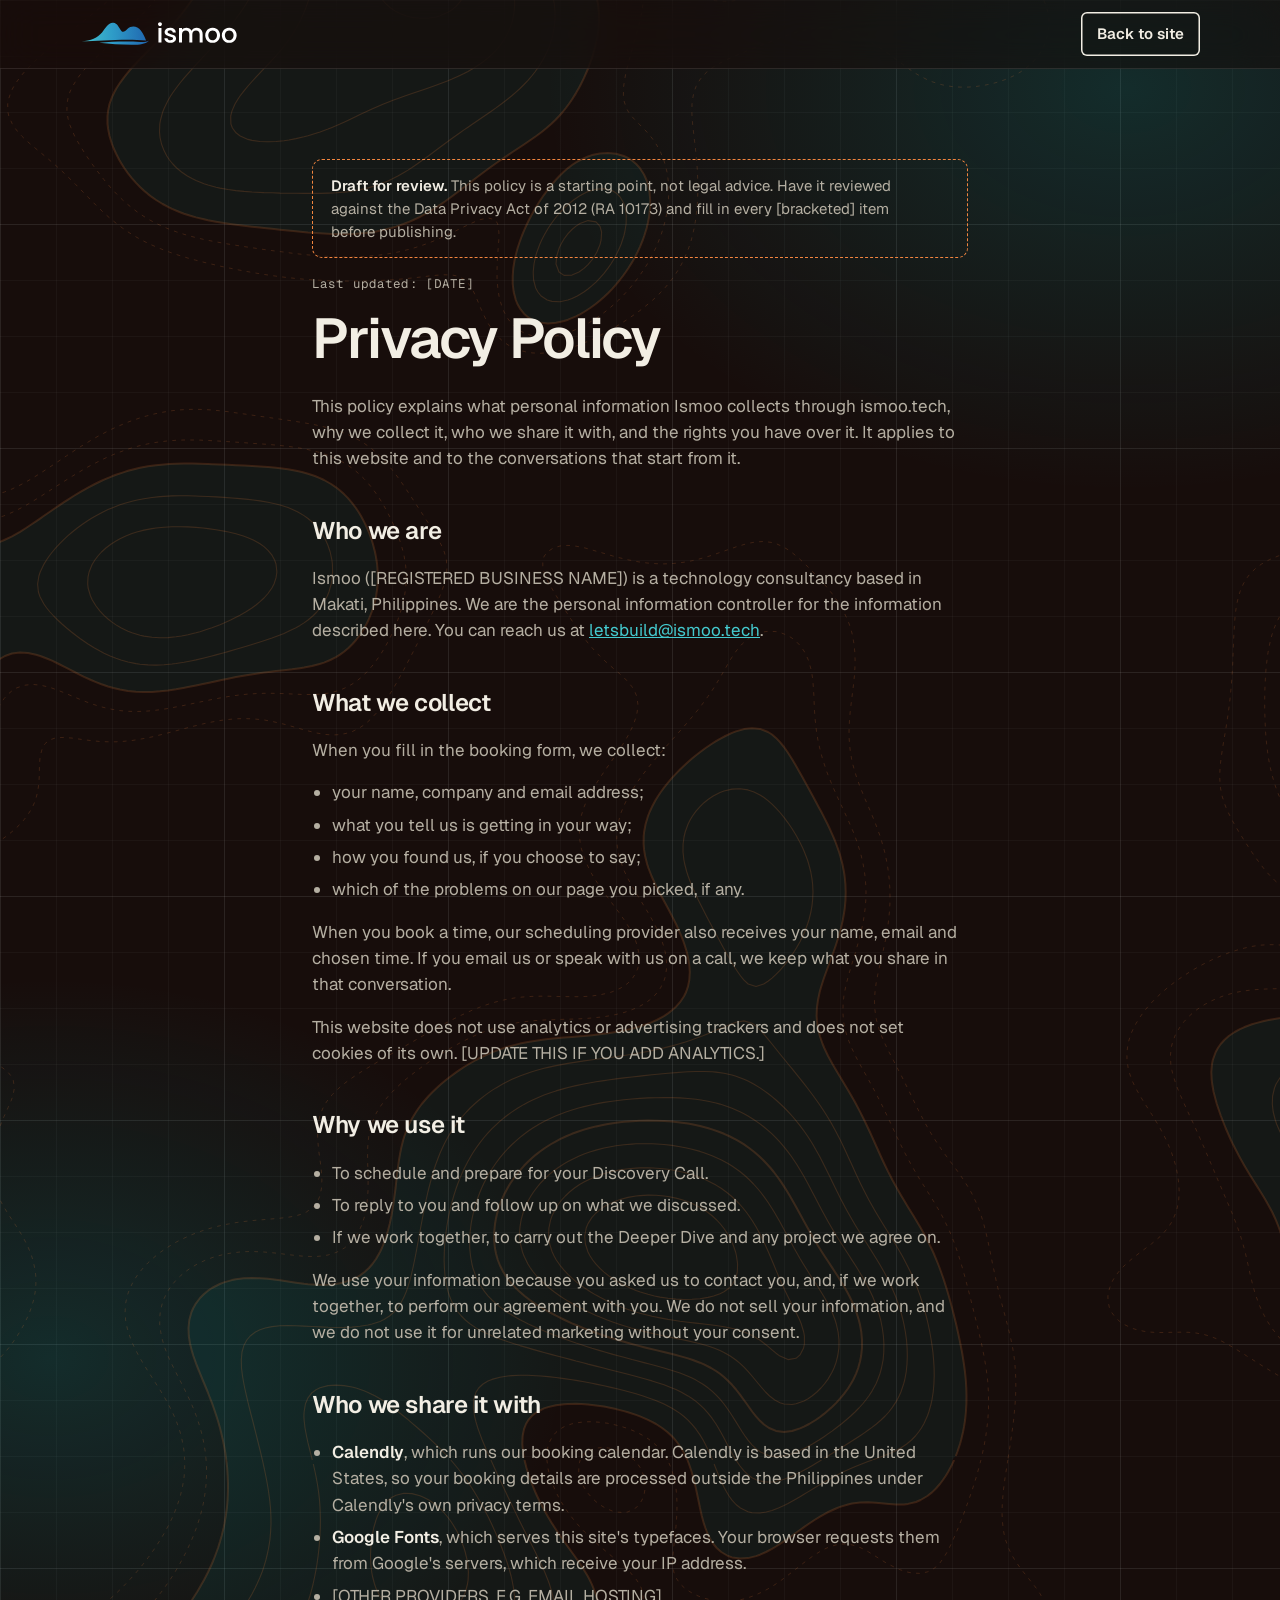
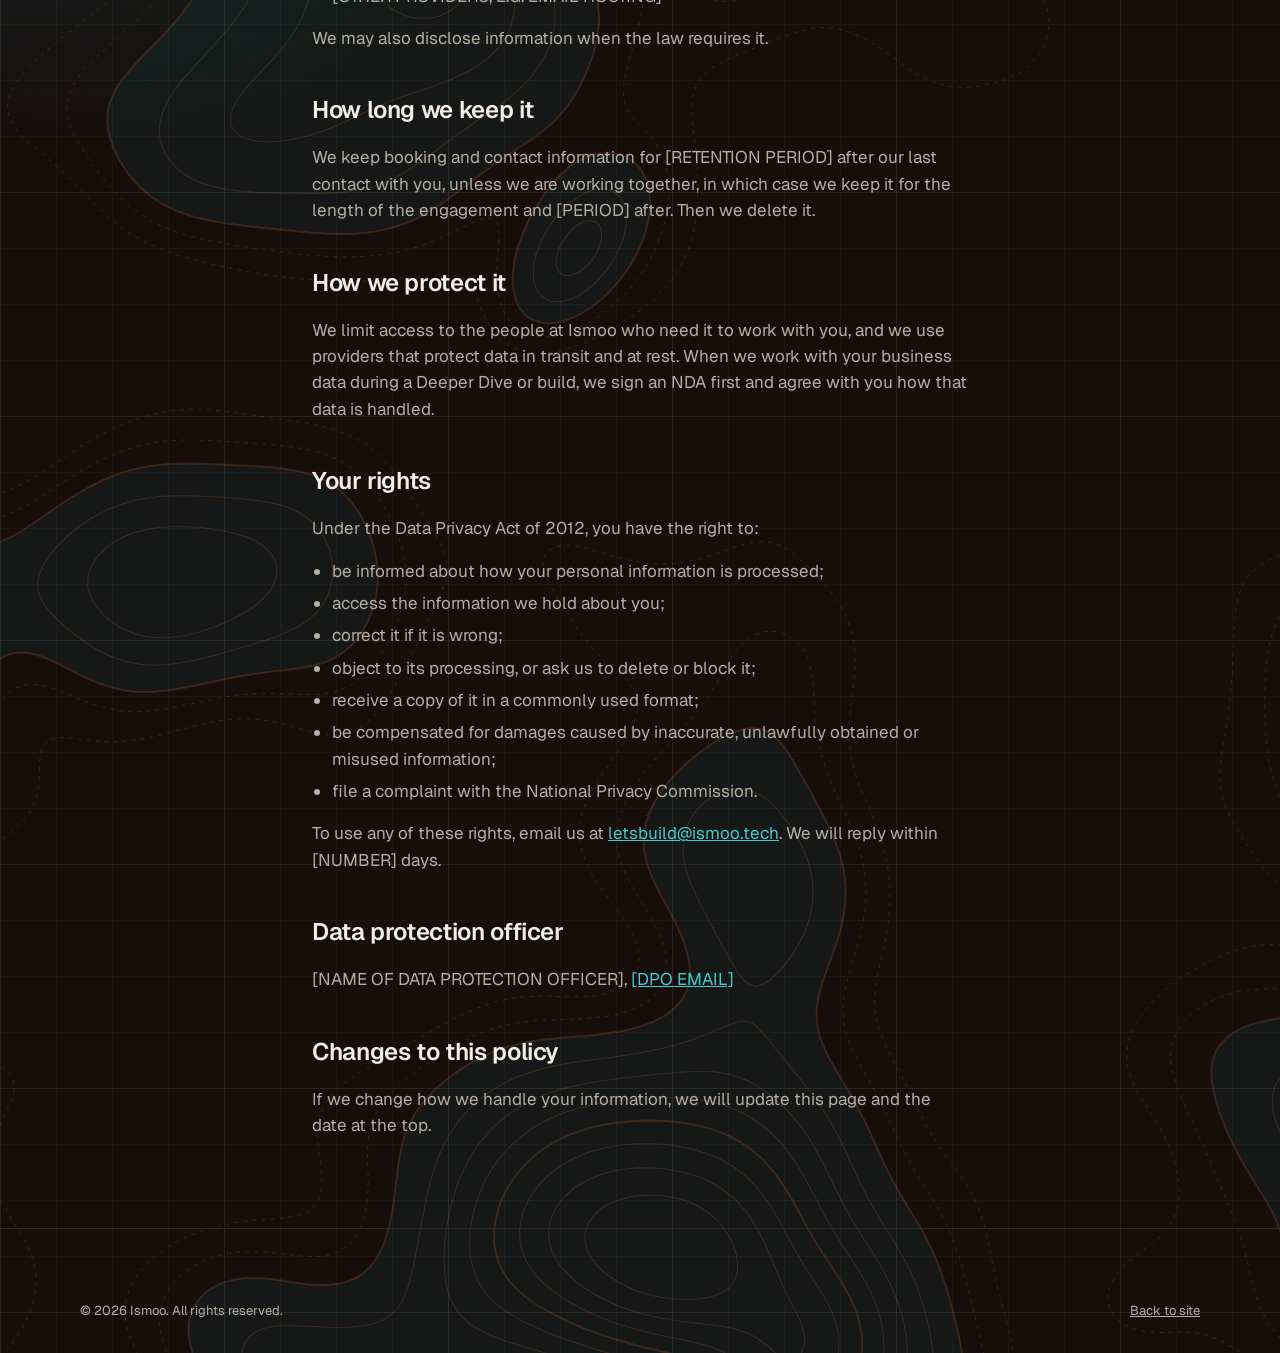
==== privacy.html @ 6ba1ecb7 "Add favicons, full footer and draft privacy policy Use the Ismoo wave as the browser tab icon (SVG, " ====
<!doctype html>
<html lang="en">
<head>
<meta charset="utf-8">
<meta name="viewport" content="width=device-width, initial-scale=1">
<title>Privacy Policy · Ismoo</title>
<meta name="description" content="How Ismoo collects, uses and protects the personal information you share with us.">
<!-- DRAFT: remove this noindex line once the policy has been reviewed and the [bracketed] items are filled in. -->
<meta name="robots" content="noindex">
<meta name="color-scheme" content="dark">
<link rel="icon" href="assets/favicon.svg" type="image/svg+xml">
<link rel="icon" href="assets/favicon.png" type="image/png" sizes="532x532">
<link rel="apple-touch-icon" href="assets/apple-touch-icon.png">
<link rel="preconnect" href="https://fonts.googleapis.com">
<link rel="preconnect" href="https://fonts.gstatic.com" crossorigin>
<link rel="stylesheet" href="https://fonts.googleapis.com/css2?family=Geist:wght@400;500;600;700&amp;family=Geist+Mono:wght@400;500&amp;display=swap">
<link rel="stylesheet" href="styles.css">
<script src="main.js" defer></script>
</head>
<body>
<div class="ism t-dark">
<div class="topo" aria-hidden="true"><div class="topo-land"></div><div class="topo-lines"></div></div>

<header class="hdr">
<div class="wrap" style="display: flex; align-items: center; justify-content: space-between; gap: 16px; height: 68px">
<a href="index.html" class="wordmark"><img src="assets/ismoo-logo.svg" alt="Ismoo" width="160" height="30" style="display: block; height: 30px; width: auto"></a>
<a href="index.html" class="btn btn-sm btn-ghost">Back to site</a>
</div>
</header>

<main style="position: relative; z-index: 1; padding: clamp(48px, 7vw, 96px) 0">
<article class="wrap legal">

<p class="draft-note"><strong>Draft for review.</strong> This policy is a starting point, not legal advice. Have it reviewed against the Data Privacy Act of 2012 (RA 10173) and fill in every [bracketed] item before publishing.</p>

<p class="mono" style="color: var(--ink-2)">Last updated: [DATE]</p>
<h1 class="h2">Privacy Policy</h1>

<p>This policy explains what personal information Ismoo collects through ismoo.tech, why we collect it, who we share it with, and the rights you have over it. It applies to this website and to the conversations that start from it.</p>

<h2>Who we are</h2>
<p>Ismoo ([REGISTERED BUSINESS NAME]) is a technology consultancy based in Makati, Philippines. We are the personal information controller for the information described here. You can reach us at <a href="mailto:letsbuild@ismoo.tech">letsbuild@ismoo.tech</a>.</p>

<h2>What we collect</h2>
<p>When you fill in the booking form, we collect:</p>
<ul>
<li>your name, company and email address;</li>
<li>what you tell us is getting in your way;</li>
<li>how you found us, if you choose to say;</li>
<li>which of the problems on our page you picked, if any.</li>
</ul>
<p>When you book a time, our scheduling provider also receives your name, email and chosen time. If you email us or speak with us on a call, we keep what you share in that conversation.</p>
<p>This website does not use analytics or advertising trackers and does not set cookies of its own. [UPDATE THIS IF YOU ADD ANALYTICS.]</p>

<h2>Why we use it</h2>
<ul>
<li>To schedule and prepare for your Discovery Call.</li>
<li>To reply to you and follow up on what we discussed.</li>
<li>If we work together, to carry out the Deeper Dive and any project we agree on.</li>
</ul>
<p>We use your information because you asked us to contact you, and, if we work together, to perform our agreement with you. We do not sell your information, and we do not use it for unrelated marketing without your consent.</p>

<h2>Who we share it with</h2>
<ul>
<li><strong>Calendly</strong>, which runs our booking calendar. Calendly is based in the United States, so your booking details are processed outside the Philippines under Calendly's own privacy terms.</li>
<li><strong>Google Fonts</strong>, which serves this site's typefaces. Your browser requests them from Google's servers, which receive your IP address.</li>
<li>[OTHER PROVIDERS, E.G. EMAIL HOSTING]</li>
</ul>
<p>We may also disclose information when the law requires it.</p>

<h2>How long we keep it</h2>
<p>We keep booking and contact information for [RETENTION PERIOD] after our last contact with you, unless we are working together, in which case we keep it for the length of the engagement and [PERIOD] after. Then we delete it.</p>

<h2>How we protect it</h2>
<p>We limit access to the people at Ismoo who need it to work with you, and we use providers that protect data in transit and at rest. When we work with your business data during a Deeper Dive or build, we sign an NDA first and agree with you how that data is handled.</p>

<h2>Your rights</h2>
<p>Under the Data Privacy Act of 2012, you have the right to:</p>
<ul>
<li>be informed about how your personal information is processed;</li>
<li>access the information we hold about you;</li>
<li>correct it if it is wrong;</li>
<li>object to its processing, or ask us to delete or block it;</li>
<li>receive a copy of it in a commonly used format;</li>
<li>be compensated for damages caused by inaccurate, unlawfully obtained or misused information;</li>
<li>file a complaint with the National Privacy Commission.</li>
</ul>
<p>To use any of these rights, email us at <a href="mailto:letsbuild@ismoo.tech">letsbuild@ismoo.tech</a>. We will reply within [NUMBER] days.</p>

<h2>Data protection officer</h2>
<p>[NAME OF DATA PROTECTION OFFICER], <a href="mailto:[DPO EMAIL]">[DPO EMAIL]</a></p>

<h2>Changes to this policy</h2>
<p>If we change how we handle your information, we will update this page and the date at the top.</p>

</article>
</main>

<footer class="ftr">
<div class="wrap ftr-bottom" style="margin-top: 0; padding-top: 0; border-top: 0">
<p>© <span data-year>2026</span> Ismoo. All rights reserved.</p>
<a href="index.html">Back to site</a>
</div>
</footer>

</div>
</body>
</html>
---- styles.css ----
body{margin:0;background:#170D0B}
.ism{
  --accent:#04C4CA;
  --brand:#E55C0C;
  --bg:#F7F2EE;--surface:#FCF9F6;--ink:#16150F;--ink-2:#4A473E;--line:#DCD6C8;--field:#8A8475;
  --on-accent:#16150F;
  --accent-text:color-mix(in oklab,var(--accent) 50%,#000);
  --accent-hover:color-mix(in oklab,var(--accent) 86%,#000);
  --accent-soft:color-mix(in oklab,var(--accent) 24%,var(--bg));
  --band:#16150F;--on-band:#F5F2EA;--on-band-2:#BDB6A6;--band-line:#3A372F;
  --focus:#1F5FD1;
  --ember:#C23A26;
  background:var(--bg);color:var(--ink);
  font-family:'Geist',ui-sans-serif,system-ui,-apple-system,'Segoe UI',Roboto,sans-serif;
  font-size:17px;line-height:1.55;-webkit-font-smoothing:antialiased;
}
.ism.t-dark{
  --brand:#F2853F;--bg:#170D0B;--surface:#21140F;--ink:#F2EEE4;--ink-2:#B5AFA2;--line:#2F2C27;--field:#6E695E;
  --accent-text:color-mix(in oklab,var(--accent) 90%,#fff);
  --accent-hover:color-mix(in oklab,var(--accent) 88%,#fff);
  --accent-soft:color-mix(in oklab,var(--accent) 30%,var(--bg));
  --band:#1E1C18;--on-band:#F2EEE4;--on-band-2:#B5AFA2;--band-line:#36332D;
  --focus:#8AB4FF;
  --ember:#EF5D4A;
}
@media (prefers-color-scheme: dark){
  .ism.t-auto{
    --brand:#F2853F;--bg:#170D0B;--surface:#21140F;--ink:#F2EEE4;--ink-2:#B5AFA2;--line:#2F2C27;--field:#6E695E;
    --accent-text:color-mix(in oklab,var(--accent) 90%,#fff);
    --accent-hover:color-mix(in oklab,var(--accent) 88%,#fff);
    --accent-soft:color-mix(in oklab,var(--accent) 30%,var(--bg));
    --band:#1E1C18;--on-band:#F2EEE4;--on-band-2:#B5AFA2;--band-line:#36332D;
    --focus:#8AB4FF;
    --ember:#EF5D4A;
  }
}
.ism *,.ism *::before,.ism *::after{box-sizing:border-box}
.ism h1,.ism h2,.ism h3,.ism p{margin:0}
.ism p,.ism h1,.ism h2,.ism h3{text-wrap:pretty}
.ism a{color:var(--accent-text)}
.ism a:hover{color:var(--ink)}
.ism :focus-visible{outline:2px solid var(--focus);outline-offset:3px;border-radius:3px}
.mono{font-family:'Geist Mono',ui-monospace,'SFMono-Regular',Menlo,Consolas,monospace;font-size:12.5px;letter-spacing:.01em;line-height:1.6}
.wrap{max-width:1200px;margin:0 auto;padding-inline:clamp(16px,4vw,40px)}

.hdr{position:sticky;top:0;z-index:20;background:color-mix(in oklab,var(--bg) 90%,transparent);backdrop-filter:saturate(1.2) blur(10px);-webkit-backdrop-filter:saturate(1.2) blur(10px);border-bottom:1px solid var(--line)}
.ism a.wordmark{color:var(--ink);text-decoration:none}

.btn{display:inline-flex;align-items:center;justify-content:center;gap:10px;min-height:52px;padding:0 24px;border:0;border-radius:6px;background:var(--accent);color:var(--on-accent);font:inherit;font-weight:600;font-size:17px;text-decoration:none;cursor:pointer;transition:background .2s ease,transform .2s ease,box-shadow .2s ease}
.ism a.btn,.ism a.btn:hover{color:var(--on-accent)}
.btn:hover{background:var(--accent-hover)}
.btn:active{transform:translateY(1px)}
.btn svg{transition:transform .2s ease}
.btn:hover svg{transform:translateX(3px)}
.btn-sm{min-height:44px;padding:0 16px;font-size:15px}
.ism a.btn-ghost{background:transparent;color:var(--ink);box-shadow:inset 0 0 0 1.5px var(--ink)}
.ism a.btn-ghost:hover{background:var(--ink);color:var(--bg)}

.h1{font-size:clamp(36px,6.3vw,88px);line-height:1.02;letter-spacing:-.038em;font-weight:600;max-width:15.5ch}
.rot{display:grid;color:var(--ember);cursor:default}
.ember{color:var(--ember)}
/* Hero sits on a solid black band. */
.hero{background:#000}
.hero .b-joint{fill:#000}
.ph{grid-area:1/1;opacity:0;transform:translateY(.22em);transition:opacity .5s ease,transform .5s cubic-bezier(.2,.7,.2,1)}
.ph.on{opacity:1;transform:none}
.h2{font-size:clamp(32px,4.4vw,56px);line-height:1.04;letter-spacing:-.032em;font-weight:600}

.bridge{display:flex;align-items:flex-end}
.ledge{height:6px;background:var(--brand);flex:1 1 0}
.ledge.l{flex-grow:5}
.ledge.r{flex-grow:3}
.bridge svg{flex:none;display:block}
.b-arc{fill:none;stroke:var(--accent);stroke-width:2.5;stroke-linecap:round}
.b-gap{stroke:var(--ink-2);stroke-width:1.5;stroke-dasharray:2 6;stroke-linecap:round}
.b-joint{fill:var(--bg);stroke:var(--accent);stroke-width:2}
.hero .b-arc{stroke-dasharray:1;stroke-dashoffset:1;animation:draw 1.8s .5s cubic-bezier(.6,0,.2,1) forwards}
@keyframes draw{to{stroke-dashoffset:0}}

.doors{display:flex;flex-direction:column;gap:20px}
.door{background:var(--surface);border:1px solid var(--line);border-radius:6px;padding:clamp(24px,3.4vw,44px);display:grid;grid-template-columns:minmax(0,1fr) minmax(0,1fr);gap:24px clamp(32px,5vw,72px);align-items:start}
.door-problem{font-size:clamp(17px,1.5vw,19px);line-height:1.35;font-weight:600;color:var(--ink)}
.door-main{display:flex;flex-direction:column;gap:18px;align-items:flex-start}
.door-quote{display:flex;gap:16px;align-items:flex-start;font-size:clamp(26px,3vw,40px);line-height:1.12;letter-spacing:-.028em;font-weight:600}
.door-quote svg{flex:none;margin-top:.3em}
.door .body{color:var(--ink-2);max-width:40rem}
.door .cta{padding-top:4px}
@media (max-width: 760px){.door{grid-template-columns:minmax(0,1fr)}.door-problem{color:var(--ink-2)}}

.split{display:grid;grid-template-columns:repeat(auto-fit,minmax(min(420px,100%),1fr));gap:clamp(28px,5vw,80px);align-items:start}
.hl mark{background:var(--accent-soft);color:var(--ink);padding:.06em .18em;-webkit-box-decoration-break:clone;box-decoration-break:clone;border-radius:2px}

.steps{list-style:none;margin:0;padding:0;display:grid;grid-template-columns:repeat(4,minmax(0,1fr));gap:20px;position:relative}
.steps::before{content:"";position:absolute;top:15px;left:10px;right:6px;height:2px;background:var(--brand)}
.steps::after{content:"";position:absolute;top:10px;right:0;width:12px;height:12px;background:var(--brand)}
.step{position:relative;padding-top:48px;display:flex}
.node{position:absolute;top:6px;left:0;width:20px;height:20px;border-radius:50%;background:var(--bg);border:2px solid var(--brand)}
.step.free .node{background:var(--accent);border-color:var(--accent)}
.step-card{background:var(--surface);border:1px solid var(--line);border-radius:6px;padding:24px;display:flex;flex-direction:column;gap:14px;width:100%}
.step.free .step-card{background:var(--band);color:var(--on-band);border:2px solid var(--accent)}
.step-card .muted{color:var(--ink-2)}
.step.free .muted{color:var(--on-band-2)}
.risk{border-top:1px solid var(--line);border-bottom:1px solid var(--line);padding:12px 0;display:flex;flex-direction:column;gap:2px}
.step.free .risk{border-color:var(--band-line)}
.free-tag{display:inline-flex;align-items:center;height:24px;padding:0 9px;border-radius:4px;background:var(--accent);color:var(--on-accent);font-weight:500}
@media (max-width: 900px){
  .steps{grid-template-columns:minmax(0,1fr);gap:18px;padding-left:40px}
  .steps::before{top:0;bottom:6px;left:9px;right:auto;width:2px;height:auto}
  .steps::after{top:auto;bottom:0;right:auto;left:4px}
  .step{padding-top:0}
  .node{top:26px;left:-40px}
}

.needs{border:1px dashed var(--field);border-radius:6px;padding:clamp(20px,3vw,28px);display:grid;grid-template-columns:auto minmax(0,1fr);gap:16px 20px;align-items:start}

.band{background:var(--band);color:var(--on-band)}
.band .ledge{background:var(--on-band)}
.band .b-joint{fill:var(--band)}
.band .b-solid{stroke:var(--on-band);stroke-width:2}
.lead p{color:var(--on-band-2)}
.lead p strong{color:var(--on-band);font-weight:600}
.form-card{background:var(--surface);color:var(--ink);border-radius:8px;padding:clamp(22px,3vw,36px);display:flex;flex-direction:column;gap:18px}
.field{display:flex;flex-direction:column;gap:7px}
.field label{font-size:15px;font-weight:550}
.field input,.field select{font:inherit;font-size:16px;color:var(--ink);background:var(--bg);border:1px solid var(--field);border-radius:6px;min-height:50px;padding:0 14px;width:100%}
.field select{appearance:none;-webkit-appearance:none;background-image:linear-gradient(45deg,transparent 50%,var(--ink-2) 50%),linear-gradient(135deg,var(--ink-2) 50%,transparent 50%);background-position:calc(100% - 20px) 22px,calc(100% - 15px) 22px;background-size:5px 5px;background-repeat:no-repeat;padding-right:40px}
.field input:focus-visible,.field select:focus-visible{outline:2px solid var(--focus);outline-offset:1px;border-color:var(--ink)}
/* Missed or invalid required fields glow brand orange until fixed. */
.field input.is-invalid{border-color:var(--brand);box-shadow:0 0 0 3px color-mix(in oklab,var(--brand) 28%,transparent),0 0 18px -2px color-mix(in oklab,var(--brand) 45%,transparent);transition:box-shadow .2s ease,border-color .2s ease}
.field input.is-invalid:focus-visible{outline-color:var(--brand)}
.pair{display:grid;grid-template-columns:repeat(auto-fit,minmax(min(220px,100%),1fr));gap:18px}

.faq details{border-top:1px solid var(--line)}
.faq details:last-child{border-bottom:1px solid var(--line)}
.faq summary{list-style:none;cursor:pointer;display:flex;justify-content:space-between;align-items:flex-start;gap:24px;padding:22px 0;font-size:clamp(17px,1.6vw,20px);font-weight:600;letter-spacing:-.01em;line-height:1.35}
.faq summary::-webkit-details-marker{display:none}
.faq summary:hover{color:var(--accent-text)}
.faq .plus{flex:none;margin-top:3px;transition:transform .25s ease}
.faq details[open] .plus{transform:rotate(45deg)}
.faq .ans{padding:0 48px 24px 0;color:var(--ink-2);max-width:62ch}

/* ---------- Glass layer ---------- */
.ism{
  --glow:color-mix(in oklab,var(--accent) 16%,transparent);
  --grid:rgba(229,92,12,.06);--grid-major:rgba(229,92,12,.11);
  --land:color-mix(in oklab,var(--accent) 9%,transparent);--contour:rgba(229,92,12,.26);
  --glass:rgba(251,249,244,.56);
  --glass-strong:rgba(251,249,244,.86);
  --glass-edge:rgba(255,255,255,.8);
  --glass-hi:rgba(255,255,255,.95);
  --glass-shadow:rgba(110,45,10,.14);
  background-image:
    radial-gradient(52rem 36rem at 88% 3%,var(--glow),transparent 70%),
    radial-gradient(46rem 34rem at 4% 46%,var(--glow),transparent 70%),
    linear-gradient(var(--grid-major) 1px,transparent 1px),
    linear-gradient(90deg,var(--grid-major) 1px,transparent 1px),
    linear-gradient(var(--grid) 1px,transparent 1px),
    linear-gradient(90deg,var(--grid) 1px,transparent 1px);
  background-size:auto,auto,224px 224px,224px 224px,56px 56px,56px 56px;
  position:relative;isolation:isolate;
}
/* Topographic layer: island fills + contour lines, tinted by theme */
.topo{position:absolute;inset:0;z-index:0;pointer-events:none;overflow:hidden}
.topo>div{position:absolute;inset:0;
  -webkit-mask-size:1600px 1600px;mask-size:1600px 1600px;
  -webkit-mask-repeat:repeat;mask-repeat:repeat;
  -webkit-mask-position:-220px -140px;mask-position:-220px -140px}
.topo-land{background:var(--land);-webkit-mask-image:url(assets/topo-land.svg);mask-image:url(assets/topo-land.svg)}
.topo-lines{background:var(--contour);-webkit-mask-image:url(assets/topo-lines.svg);mask-image:url(assets/topo-lines.svg)}
.ism.t-dark{
  --glow:color-mix(in oklab,var(--accent) 17%,transparent);
  --grid:rgba(255,255,255,.03);--grid-major:rgba(255,255,255,.06);
  --land:color-mix(in oklab,var(--accent) 6%,transparent);--contour:rgba(242,133,63,.17);
  --glass:rgba(40,38,34,.5);
  --glass-strong:rgba(30,28,25,.84);
  --glass-edge:rgba(255,255,255,.1);
  --glass-hi:rgba(255,255,255,.09);
  --glass-shadow:rgba(0,0,0,.5);
}
@media (prefers-color-scheme: dark){
  .ism.t-auto{
    --glow:color-mix(in oklab,var(--accent) 17%,transparent);
    --grid:rgba(255,255,255,.03);--grid-major:rgba(255,255,255,.06);
  --land:color-mix(in oklab,var(--accent) 6%,transparent);--contour:rgba(242,133,63,.17);
    --glass:rgba(40,38,34,.5);
    --glass-strong:rgba(30,28,25,.84);
    --glass-edge:rgba(255,255,255,.1);
    --glass-hi:rgba(255,255,255,.09);
    --glass-shadow:rgba(0,0,0,.5);
  }
}
.glass,.door,.step-card,.needs,.form-card{
  background:var(--glass);
  -webkit-backdrop-filter:blur(22px) saturate(1.5);backdrop-filter:blur(22px) saturate(1.5);
  border:1px solid var(--glass-edge);
  border-radius:12px;
  box-shadow:inset 0 1px 0 var(--glass-hi),0 2px 6px -2px var(--glass-shadow),0 22px 48px -24px var(--glass-shadow);
}
.form-card{background:var(--glass-strong)}
.step.free .step-card{background:color-mix(in oklab,var(--band) 88%,transparent);border:2px solid var(--accent)}
.hdr{background:color-mix(in oklab,var(--bg) 58%,transparent);-webkit-backdrop-filter:blur(22px) saturate(1.5);backdrop-filter:blur(22px) saturate(1.5);border-bottom-color:var(--glass-edge)}
.band{
  background-color:var(--band);
  background-image:
    radial-gradient(34rem 24rem at 22% 40%,color-mix(in oklab,var(--accent) 30%,transparent),transparent 70%),
    radial-gradient(30rem 22rem at 80% 66%,color-mix(in oklab,var(--brand) 22%,transparent),transparent 70%),
    radial-gradient(60rem 30rem at 50% 50%,color-mix(in oklab,var(--accent) 10%,transparent),transparent 75%),
    linear-gradient(rgba(255,255,255,.04) 1px,transparent 1px),
    linear-gradient(90deg,rgba(255,255,255,.04) 1px,transparent 1px);
  background-size:auto,auto,auto,56px 56px,56px 56px;
}
.faq-panel{padding:4px clamp(20px,3vw,32px)}
.faq-panel details:first-child{border-top:0}
.faq-panel details:last-child{border-bottom:0}
/* Doors: clearer glass over their own light */
.ism{--sheen:rgba(255,255,255,.62);--glass-door:rgba(251,249,244,.34);--btn-glass:rgba(255,255,255,.42)}
.ism.t-dark{--sheen:rgba(255,255,255,.075);--glass-door:rgba(42,40,36,.34);--btn-glass:rgba(255,255,255,.06)}
@media (prefers-color-scheme: dark){
  .ism.t-auto{--sheen:rgba(255,255,255,.075);--glass-door:rgba(42,40,36,.34);--btn-glass:rgba(255,255,255,.06)}
}
.doors-section{
  background-image:
    radial-gradient(38rem 26rem at 10% 34%,var(--glow),transparent 70%),
    radial-gradient(40rem 28rem at 92% 74%,var(--glow),transparent 70%);
}
/* Our Approach and the steps: cyan and orange glow pooled behind the glass. */
.glow-section{
  background-image:
    radial-gradient(34rem 24rem at 22% 40%,color-mix(in oklab,var(--accent) 30%,transparent),transparent 70%),
    radial-gradient(30rem 22rem at 80% 66%,color-mix(in oklab,var(--brand) 22%,transparent),transparent 70%),
    radial-gradient(60rem 30rem at 50% 50%,color-mix(in oklab,var(--accent) 10%,transparent),transparent 75%);
}
.door{
  background:linear-gradient(140deg,var(--sheen) 0%,transparent 42%),var(--glass-door);
  -webkit-backdrop-filter:blur(12px) saturate(1.7);backdrop-filter:blur(12px) saturate(1.7);
  border:1px solid var(--glass-edge);
  border-radius:16px;
  box-shadow:inset 0 1px 0 var(--glass-hi),inset 0 -1px 0 rgba(255,255,255,.12),0 2px 6px -2px var(--glass-shadow),0 28px 56px -28px var(--glass-shadow);
  transition:transform .3s ease,box-shadow .3s ease;
}
.door:hover{transform:translateY(-2px);box-shadow:inset 0 1px 0 var(--glass-hi),inset 0 -1px 0 rgba(255,255,255,.12),0 4px 10px -4px var(--glass-shadow),0 36px 64px -28px var(--glass-shadow)}
.ism .door a.btn-ghost{
  background:var(--btn-glass);
  -webkit-backdrop-filter:blur(10px) saturate(1.5);backdrop-filter:blur(10px) saturate(1.5);
  box-shadow:inset 0 0 0 1px var(--glass-edge),inset 0 1px 0 var(--glass-hi),0 6px 16px -8px var(--glass-shadow);
  color:var(--ink);border-radius:10px;
}
.ism .door a.btn-ghost:hover{background:var(--ink);color:var(--bg)}

/* Problem lead-in: last line pulls the eye down to the doors */
.ism a.problem-next{display:inline-flex;flex-direction:column;align-items:flex-start;gap:18px;margin-top:clamp(20px,3vw,36px);
  text-decoration:none;color:var(--accent-text);font-size:clamp(24px,2.8vw,36px);font-weight:600;letter-spacing:-.025em;line-height:1.2}
.ism a.problem-next:hover{color:var(--ink)}
.drop{margin-left:4px;animation:nudge 2.4s ease-in-out infinite}
.drop path{fill:none;stroke:var(--brand);stroke-width:2;stroke-linecap:round;stroke-linejoin:round}
.drop path:first-child{stroke-dasharray:3 6}
@keyframes nudge{0%,100%{transform:translateY(0)}50%{transform:translateY(6px)}}
@media (prefers-reduced-motion: reduce){.drop{animation:none}}

.door-tag{display:flex;align-items:center;gap:16px}
/* Door icons: line art only */
.door-icon{display:block;flex:none;width:56px;height:56px}
.door-icon img{display:block;width:100%;height:100%}
@media (max-width: 599px){
  .door-icon{display:none}.wide-only{display:none}
  /* Door labels stay on one line: sized so the longest (~22em) fits the card. */
  .door-problem{white-space:nowrap;font-size:min(17px,calc((100vw - 82px) / 23))}
  .door-problem br{display:none}
}
.ic-line{fill:none;stroke:var(--brand);stroke-width:1.8;stroke-linecap:round;stroke-linejoin:round}
.ic-fill{fill:var(--accent);fill-opacity:.42}
.ic-paper{fill:var(--surface);fill-opacity:.85}
.ic-dash{fill:none;stroke:var(--ink);stroke-width:1.6;stroke-dasharray:2.5 3;stroke-linecap:round;opacity:.75}
.ic-acc{fill:none;stroke:var(--accent-text);stroke-width:2;stroke-linecap:round;stroke-linejoin:round}
.ic-faint{fill:none;stroke:var(--ink-2);stroke-width:1.3;stroke-linejoin:round}
.ic-spark{fill:var(--accent-text)}

@media (prefers-reduced-transparency: reduce){
  .glass,.door,.step-card,.needs,.form-card,.hdr{background:var(--surface);-webkit-backdrop-filter:none;backdrop-filter:none}
  .ism .door a.btn-ghost{background:var(--surface);-webkit-backdrop-filter:none;backdrop-filter:none}
}
@media (prefers-reduced-motion: reduce){.door{transition:none}.door:hover{transform:none}}

@media (prefers-reduced-motion: reduce){
  .ph,.btn,.btn svg,.faq .plus{transition:none}
  .hero .b-arc{animation:none;stroke-dashoffset:0}
}

/* Header menu */
.anchor{scroll-margin-top:96px}
.btn.burger{width:44px;padding:0}
.btn.burger:hover svg{transform:none}
/* Bars meet in the middle, then turn into an X; closing plays it backwards. */
.burger path{transform-box:fill-box;transform-origin:center;
  transition:translate .16s ease .14s,rotate .16s ease,opacity .1s ease .14s,scale .16s ease .14s}
.burger[aria-expanded="true"] path{transition:translate .16s ease,rotate .2s cubic-bezier(.2,.8,.2,1) .14s,opacity .1s ease,scale .16s ease}
.burger[aria-expanded="true"] .bar-top{translate:0 5px;rotate:45deg}
.burger[aria-expanded="true"] .bar-mid{opacity:0;scale:.2 1}
.burger[aria-expanded="true"] .bar-bot{translate:0 -5px;rotate:-45deg}
.menu{position:absolute;top:calc(100% + 8px);right:clamp(16px,4vw,40px);min-width:min(280px,calc(100vw - 32px));
  background:var(--glass-strong);-webkit-backdrop-filter:blur(22px) saturate(1.5);backdrop-filter:blur(22px) saturate(1.5);
  border:1px solid var(--glass-edge);border-radius:12px;padding:8px;
  box-shadow:inset 0 1px 0 var(--glass-hi),0 22px 48px -24px var(--glass-shadow)}
.menu[hidden]{display:none}
.menu:not([hidden]){animation:menu-in .18s cubic-bezier(.2,.7,.2,1)}
@keyframes menu-in{from{opacity:0;transform:translateY(-6px) scale(.98)}}
.menu{transform-origin:top right}
.menu ul{list-style:none;margin:0;padding:0;display:flex;flex-direction:column}
.ism .menu a{display:flex;align-items:center;min-height:48px;padding:0 14px;border-radius:8px;color:var(--ink);text-decoration:none;font-weight:500}
.ism .menu a:hover{background:var(--accent-soft);color:var(--ink)}
.ism .menu li:last-child a{color:var(--accent-text);font-weight:600}
@media (prefers-reduced-motion: reduce){.burger path,.burger[aria-expanded="true"] path{transition:none}.menu:not([hidden]){animation:none}}
@media (prefers-reduced-transparency: reduce){.menu{background:var(--surface);-webkit-backdrop-filter:none;backdrop-filter:none}}
/* Desktop: the menu becomes inline header links; the last one is a button. */
@media (min-width: 900px){
  .btn.burger{display:none}
  .menu,.menu[hidden]{display:block;position:static;min-width:0;padding:0;background:none;border:0;border-radius:0;box-shadow:none;-webkit-backdrop-filter:none;backdrop-filter:none;animation:none}
  .menu ul{flex-direction:row;align-items:center;gap:4px}
  .ism .menu a{min-height:44px;padding:0 12px;border-radius:6px;font-size:15px;color:var(--ink-2)}
  .ism .menu a:hover{background:none;color:var(--ink)}
  .ism .menu li:last-child{margin-left:12px}
  .ism .menu li:last-child a{padding:0 16px;background:var(--accent);color:var(--on-accent);font-weight:600;transition:background .2s ease}
  .ism .menu li:last-child a:hover{background:var(--accent-hover);color:var(--on-accent)}
}
/* Desktop only: hidden once the booking section stacks into one column. */
@media (max-width: 899px){.desk-only{display:none !important}}
/* Problem section: copy on the left, big X tile on the right (desktop). */
@media (min-width: 900px){
  .problem-grid{display:grid;grid-template-columns:minmax(0,48rem) auto;justify-content:space-between;align-items:center;gap:clamp(32px,5vw,80px)}
  .problem-art{display:block;width:clamp(240px,26vw,360px);height:auto}
}
/* Mobile: booking button pinned to the bottom, within thumb reach.
   It slides away while the booking section itself is on screen. */
.mobile-cta{display:none}
@media (max-width: 899px){
  .ism{padding-bottom:calc(76px + env(safe-area-inset-bottom))}
  .mobile-cta{display:block;position:fixed;left:0;right:0;bottom:0;z-index:30;
    padding:12px 16px calc(12px + env(safe-area-inset-bottom));
    background:color-mix(in oklab,var(--bg) 70%,transparent);
    -webkit-backdrop-filter:blur(22px) saturate(1.5);backdrop-filter:blur(22px) saturate(1.5);
    border-top:1px solid var(--glass-edge);
    transition:transform .25s ease,visibility .25s}
  .mobile-cta .btn{width:100%}
  .door .cta{display:none}
  .mobile-cta.is-hidden{transform:translateY(100%);visibility:hidden}
}
@media (prefers-reduced-motion: reduce){.mobile-cta{transition:none}}
@media (prefers-reduced-transparency: reduce){.mobile-cta{background:var(--surface);-webkit-backdrop-filter:none;backdrop-filter:none}}
/* Booking form: what happens after submit. */
.form-note{margin-top:-4px;font-size:14px;line-height:1.45;color:var(--ink-2);text-align:center}
/* Phones: the whole door card is a tap target that selects that door. */
.door-select{display:none}
@media (max-width: 899px){
  .door{position:relative}
  .door-select{display:block;position:absolute;inset:0;z-index:1;width:100%;margin:0;padding:0;border:0;border-radius:16px;background:transparent;cursor:pointer;-webkit-tap-highlight-color:transparent}
  .ism .door-select:focus-visible{outline-offset:-3px;border-radius:16px}
  .door.is-selected{border-color:var(--accent);box-shadow:inset 0 0 0 1px var(--accent),0 0 28px -6px color-mix(in oklab,var(--accent) 55%,transparent),0 28px 56px -28px var(--glass-shadow)}
}
/* Footer: brand + description + CTA, two link columns, then the legal row. */
.ftr{position:relative;z-index:1;border-top:1px solid var(--line);padding:clamp(48px,6vw,72px) 0 32px}
.ftr-grid{display:grid;grid-template-columns:minmax(0,2fr) minmax(0,1fr) minmax(0,1fr);gap:40px clamp(32px,5vw,72px);align-items:start}
.ftr-brand{display:flex;flex-direction:column;align-items:flex-start;gap:18px}
.ftr-brand p{color:var(--ink-2);font-size:15px;line-height:1.55;max-width:30rem}
.ftr-h{font-size:12px;letter-spacing:.08em;text-transform:uppercase;color:var(--ink-2);margin:0 0 14px;font-weight:500}
.ftr ul{list-style:none;margin:0;padding:0;display:flex;flex-direction:column;gap:10px;font-size:15px;color:var(--ink-2)}
.ism .ftr ul a{color:var(--ink);text-decoration:none}
.ism .ftr ul a:hover{color:var(--accent-text)}
.ftr-bottom{display:flex;flex-wrap:wrap;justify-content:space-between;align-items:center;gap:12px 24px;margin-top:clamp(40px,5vw,56px);padding-top:20px;border-top:1px solid var(--line);font-size:13px;color:var(--ink-2)}
.ism .ftr-bottom a{color:var(--ink-2)}
.ism .ftr-bottom a:hover{color:var(--ink)}
@media (max-width: 760px){.ftr-grid{grid-template-columns:minmax(0,1fr) minmax(0,1fr)}.ftr-brand{grid-column:1 / -1}}
/* Legal pages (privacy policy): readable single column. */
.legal{max-width:46rem;display:flex;flex-direction:column;gap:16px}
.legal h1{margin-bottom:8px}
.legal h2{font-size:clamp(20px,2vw,24px);letter-spacing:-.015em;font-weight:600;margin:24px 0 0}
.legal p,.legal li{color:var(--ink-2)}
.legal ul{margin:0;padding-left:1.2em;display:flex;flex-direction:column;gap:6px}
.legal strong{color:var(--ink);font-weight:600}
.draft-note{border:1px dashed var(--brand);border-radius:10px;padding:14px 18px;font-size:15px}
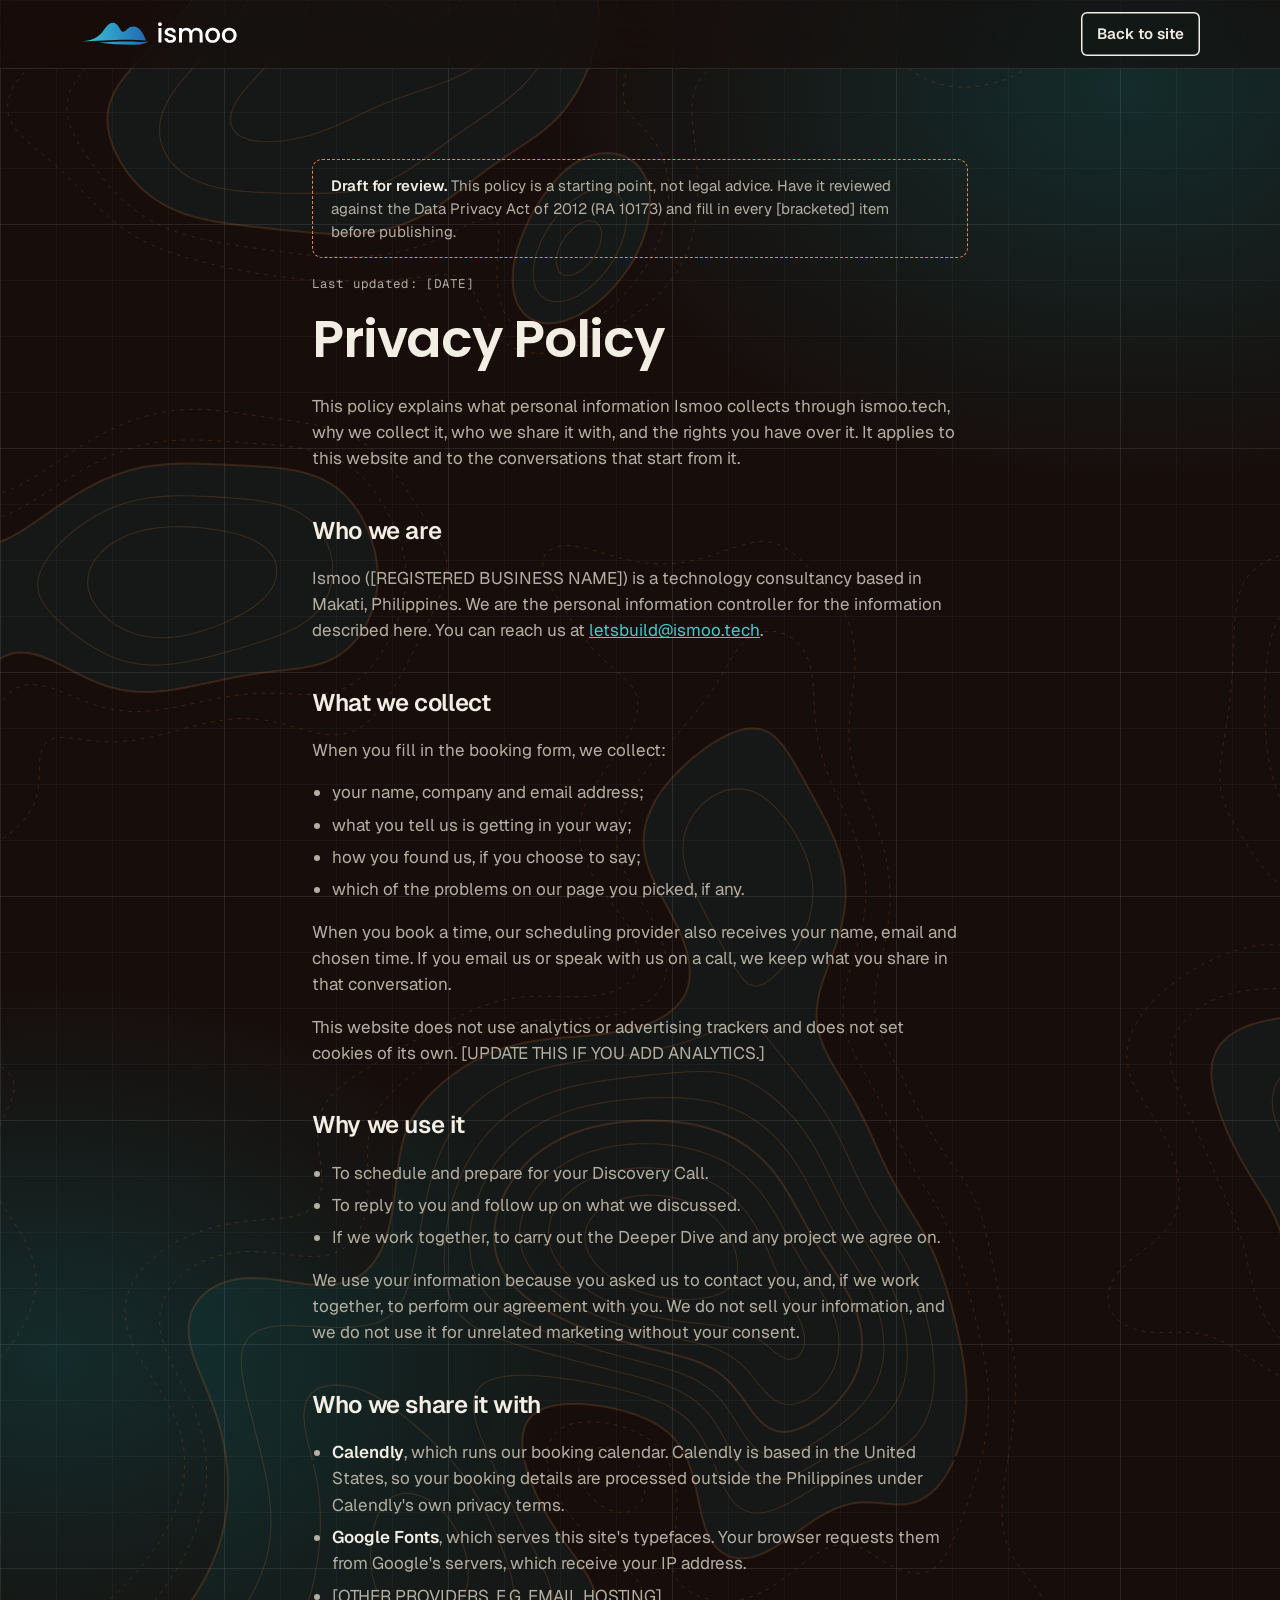
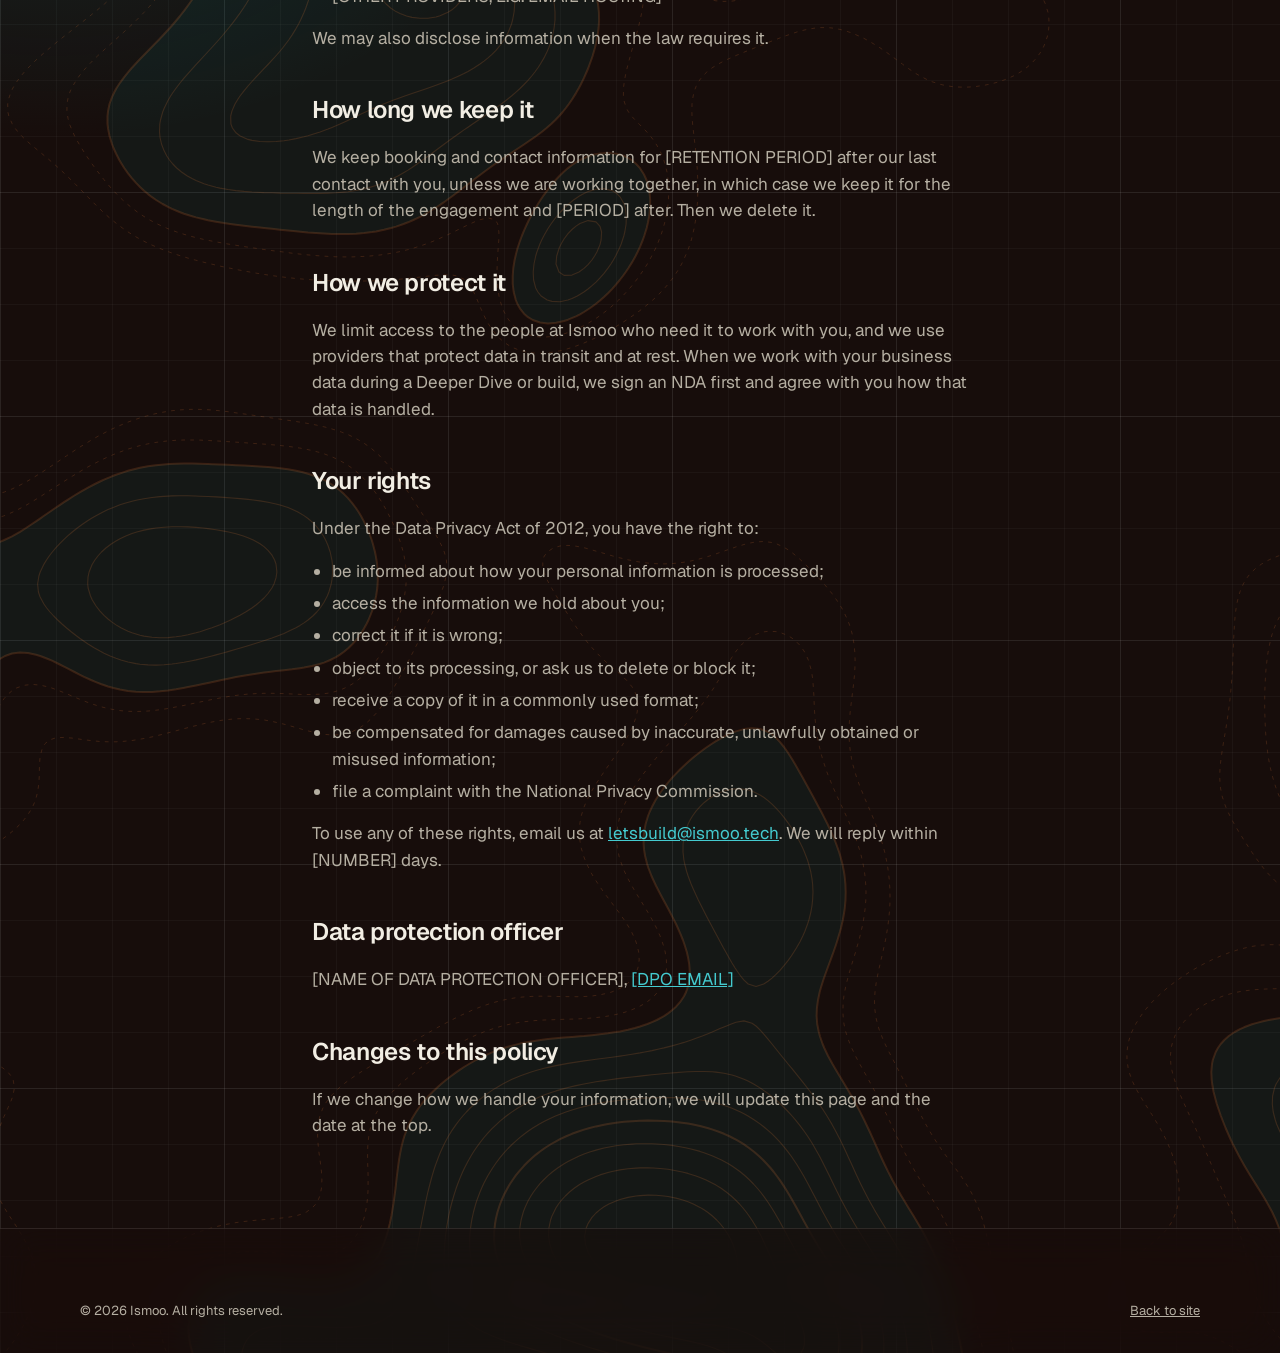
==== commit c0ad51be: "Scroll cues, Poppins headings and a two-line desktop headline Signal there is more below: size the h" ====
--- a/privacy.html
+++ b/privacy.html
@@ -13,7 +13,7 @@
 <link rel="apple-touch-icon" href="assets/apple-touch-icon.png">
 <link rel="preconnect" href="https://fonts.googleapis.com">
 <link rel="preconnect" href="https://fonts.gstatic.com" crossorigin>
-<link rel="stylesheet" href="https://fonts.googleapis.com/css2?family=Geist:wght@400;500;600;700&amp;family=Geist+Mono:wght@400;500&amp;display=swap">
+<link rel="stylesheet" href="https://fonts.googleapis.com/css2?family=Geist:wght@400;500;600;700&amp;family=Geist+Mono:wght@400;500&amp;family=Poppins:wght@600&amp;display=swap">
 <link rel="stylesheet" href="styles.css">
 <script src="main.js" defer></script>
 </head>
--- a/styles.css
+++ b/styles.css
@@ -56,15 +56,17 @@
 .ism a.btn-ghost{background:transparent;color:var(--ink);box-shadow:inset 0 0 0 1.5px var(--ink)}
 .ism a.btn-ghost:hover{background:var(--ink);color:var(--bg)}
 
-.h1{font-size:clamp(36px,6.3vw,88px);line-height:1.02;letter-spacing:-.038em;font-weight:600;max-width:15.5ch}
+/* Hero and section headings use Poppins, the typeface of the Ismoo wordmark. */
+.h1{font-family:'Poppins',ui-sans-serif,system-ui,sans-serif;font-size:clamp(34px,min(5.8vw,8.4vh),82px);line-height:1.08;letter-spacing:-.025em;font-weight:600;max-width:15.5ch}
 .rot{display:grid;color:var(--ember);cursor:default}
 .ember{color:var(--ember)}
 /* Hero sits on a solid black band. */
-.hero{background:#000}
+/* Fades into the page instead of ending on a hard edge (no "false bottom"). */
+.hero{background:linear-gradient(to bottom,#000 calc(100% - 160px),transparent)}
 .hero .b-joint{fill:#000}
 .ph{grid-area:1/1;opacity:0;transform:translateY(.22em);transition:opacity .5s ease,transform .5s cubic-bezier(.2,.7,.2,1)}
 .ph.on{opacity:1;transform:none}
-.h2{font-size:clamp(32px,4.4vw,56px);line-height:1.04;letter-spacing:-.032em;font-weight:600}
+.h2{font-family:'Poppins',ui-sans-serif,system-ui,sans-serif;font-size:clamp(30px,4.1vw,52px);line-height:1.12;letter-spacing:-.022em;font-weight:600}
 
 .bridge{display:flex;align-items:flex-end}
 .ledge{height:6px;background:var(--brand);flex:1 1 0}
@@ -357,7 +359,10 @@
   .door.is-selected{border-color:var(--accent);box-shadow:inset 0 0 0 1px var(--accent),0 0 28px -6px color-mix(in oklab,var(--accent) 55%,transparent),0 28px 56px -28px var(--glass-shadow)}
 }
 /* Footer: brand + description + CTA, two link columns, then the legal row. */
-.ftr{position:relative;z-index:1;border-top:1px solid var(--line);padding:clamp(48px,6vw,72px) 0 32px}
+.ftr{position:relative;z-index:1;padding:clamp(48px,6vw,72px) 0 32px;
+  /* Same frosted glass as the header. */
+  background:color-mix(in oklab,var(--bg) 58%,transparent);-webkit-backdrop-filter:blur(22px) saturate(1.5);backdrop-filter:blur(22px) saturate(1.5);border-top:1px solid var(--glass-edge)}
+@media (prefers-reduced-transparency: reduce){.ftr{background:var(--surface);-webkit-backdrop-filter:none;backdrop-filter:none}}
 .ftr-grid{display:grid;grid-template-columns:minmax(0,2fr) minmax(0,1fr) minmax(0,1fr);gap:40px clamp(32px,5vw,72px);align-items:start}
 .ftr-brand{display:flex;flex-direction:column;align-items:flex-start;gap:18px}
 .ftr-brand p{color:var(--ink-2);font-size:15px;line-height:1.55;max-width:30rem}
@@ -377,3 +382,79 @@
 .legal ul{margin:0;padding-left:1.2em;display:flex;flex-direction:column;gap:6px}
 .legal strong{color:var(--ink);font-weight:600}
 .draft-note{border:1px dashed var(--brand);border-radius:10px;padding:14px 18px;font-size:15px}
+/* Door offering tag above each quote; offerings lines in the approach card. */
+.door-head{display:flex;flex-direction:column;gap:12px}
+.door-offer{color:var(--ink-2)}
+/* Our Approach: intro, "What we build" glass card, closing line. */
+.approach{display:flex;flex-direction:column;gap:clamp(36px,5vw,56px)}
+.approach-head{display:grid;grid-template-columns:minmax(0,1.25fr) minmax(0,1fr);gap:24px clamp(32px,6vw,96px);align-items:end}
+.approach-lede{display:flex;flex-direction:column;gap:14px;font-size:clamp(18px,1.6vw,20px);line-height:1.55;color:var(--ink-2);max-width:32rem}
+.approach-lede p:last-child{color:var(--ink);font-weight:600}
+.offer-card{border-radius:20px;padding:clamp(24px,4vw,48px);display:flex;flex-direction:column;gap:clamp(24px,3vw,36px)}
+.offer-h{color:var(--ink-2);text-transform:uppercase;letter-spacing:.1em;font-size:12px}
+.offer-grid{list-style:none;margin:0;padding:0;display:grid;grid-template-columns:repeat(4,minmax(0,1fr))}
+.offer-grid li{display:flex;flex-direction:column;align-items:flex-start;gap:14px;padding:4px clamp(16px,2.2vw,32px)}
+.offer-grid li:first-child{padding-left:0}
+.offer-grid li:last-child{padding-right:0}
+.offer-grid li+li{border-left:1px solid var(--glass-edge)}
+.offer-icon{display:grid;place-items:center;width:72px;height:72px;border-radius:18px;
+  background:linear-gradient(145deg,color-mix(in oklab,var(--accent) 14%,transparent),color-mix(in oklab,var(--accent) 4%,transparent));
+  border:1px solid color-mix(in oklab,var(--accent) 28%,transparent);margin-bottom:6px}
+.offer-icon img{display:block;width:50px;height:50px}
+.offer-grid h3{font-size:clamp(18px,1.6vw,21px);font-weight:600;letter-spacing:-.015em;line-height:1.25}
+.offer-grid p{font-size:15px;line-height:1.55;color:var(--ink-2)}
+.offer-includes{display:flex;flex-wrap:wrap;align-items:center;gap:14px 28px;padding-top:clamp(20px,2.5vw,28px);border-top:1px solid var(--glass-edge)}
+.offer-includes ul{list-style:none;margin:0;padding:0;display:flex;flex-wrap:wrap;gap:10px 24px}
+.offer-includes li{display:flex;align-items:center;gap:8px;font-size:15px;font-weight:500;color:var(--ink)}
+.offer-includes svg{flex:none;color:var(--accent-text)}
+.approach-close{align-self:center;text-align:center;font-size:clamp(20px,2.2vw,28px);font-weight:600;letter-spacing:-.02em;line-height:1.35;max-width:36ch;text-wrap:balance}
+.approach-close span{color:var(--accent-text)}
+@media (max-width: 900px){
+  .approach-head{grid-template-columns:minmax(0,1fr);align-items:start}
+  .offer-grid{grid-template-columns:repeat(2,minmax(0,1fr));row-gap:32px}
+  .offer-grid li{padding:0 clamp(16px,3vw,28px)}
+  .offer-grid li:nth-child(odd){padding-left:0;border-left:0}
+  .offer-grid li:nth-child(even){padding-right:0}
+}
+@media (max-width: 600px){
+  .offer-grid{grid-template-columns:minmax(0,1fr);row-gap:0}
+  .offer-grid li,.offer-grid li:nth-child(odd),.offer-grid li:nth-child(even){display:grid;grid-template-columns:56px minmax(0,1fr);column-gap:16px;row-gap:4px;padding:18px 0;border-left:0}
+  .offer-grid li+li{border-top:1px solid var(--glass-edge)}
+  .offer-grid li:first-child{padding-top:0}
+  .offer-grid li:last-child{padding-bottom:0}
+  .offer-icon{grid-row:1 / span 2;width:56px;height:56px;border-radius:14px;margin:0}
+  .offer-icon img{width:34px;height:34px}
+}
+/* Scroll signals: a cue at the bottom of the hero, and reading progress under the header. */
+.scroll-cue{display:inline-flex;flex-direction:column;align-items:center;gap:2px;margin-top:clamp(28px,5vh,56px);padding:6px 12px;
+  font-family:'Geist Mono',ui-monospace,Menlo,Consolas,monospace;font-size:11px;letter-spacing:.14em;text-transform:uppercase}
+.ism a.scroll-cue,.ism a.scroll-cue:hover{color:var(--ink-2);text-decoration:none}
+.ism a.scroll-cue:hover{color:var(--ink)}
+.scroll-cue svg{animation:cue 1.8s ease-in-out infinite}
+@keyframes cue{0%,100%{transform:translateY(-2px);opacity:.6}50%{transform:translateY(3px);opacity:1}}
+.scroll-progress{position:absolute;left:0;right:0;bottom:-1px;height:2px;pointer-events:none}
+.scroll-progress span{display:block;height:100%;width:100%;transform:scaleX(var(--progress,0));transform-origin:left;background:var(--accent)}
+@media (prefers-reduced-motion: reduce){.scroll-cue svg{animation:none}}
+/* Desktop hero headline: "You built your business to grow," on line one,
+   "not to [phrase]" on line two. Sized so the longer line (~16.3em in Poppins) fits. */
+@media (max-width: 899px){.desk-br{display:none}}
+@media (min-width: 900px){
+  .hero .h1{max-width:none;font-size:clamp(36px,min(8.4vh,calc((min(100vw,1200px) - 100px) / 16.3)),82px)}
+  .hero .rot{display:inline-grid;justify-items:start;vertical-align:top;transition:width .45s cubic-bezier(.2,.7,.2,1)}
+  .hero .ph{white-space:nowrap}
+}
+@media (prefers-reduced-motion: reduce){.hero .rot{transition:none}}
+/* Phones and small tablets: the "Learn more" cue floats at the bottom right
+   until the visitor reaches the problem section. */
+@media (max-width: 899px){
+  .scroll-cue{position:fixed;right:16px;bottom:calc(16px + env(safe-area-inset-bottom));z-index:26;margin:0;
+    flex-direction:row;gap:6px;padding:10px 14px;border-radius:999px;
+    background:color-mix(in oklab,var(--bg) 60%,transparent);-webkit-backdrop-filter:blur(14px) saturate(1.4);backdrop-filter:blur(14px) saturate(1.4);
+    border:1px solid var(--glass-edge);box-shadow:0 10px 24px -12px rgba(0,0,0,.6);
+    transition:opacity .3s ease,visibility .3s,transform .3s ease}
+  .ism a.scroll-cue,.ism a.scroll-cue:hover{color:var(--ink)}
+  .scroll-cue.is-gone{opacity:0;visibility:hidden;transform:translateY(8px)}
+  /* Keep the bridge and caption clear of the floating cue on first load. */
+  .hero .hero-base{margin-top:clamp(96px,16vh,150px) !important}
+}
+@media (max-width: 899px) and (prefers-reduced-transparency: reduce){.scroll-cue{background:var(--surface);-webkit-backdrop-filter:none;backdrop-filter:none}}
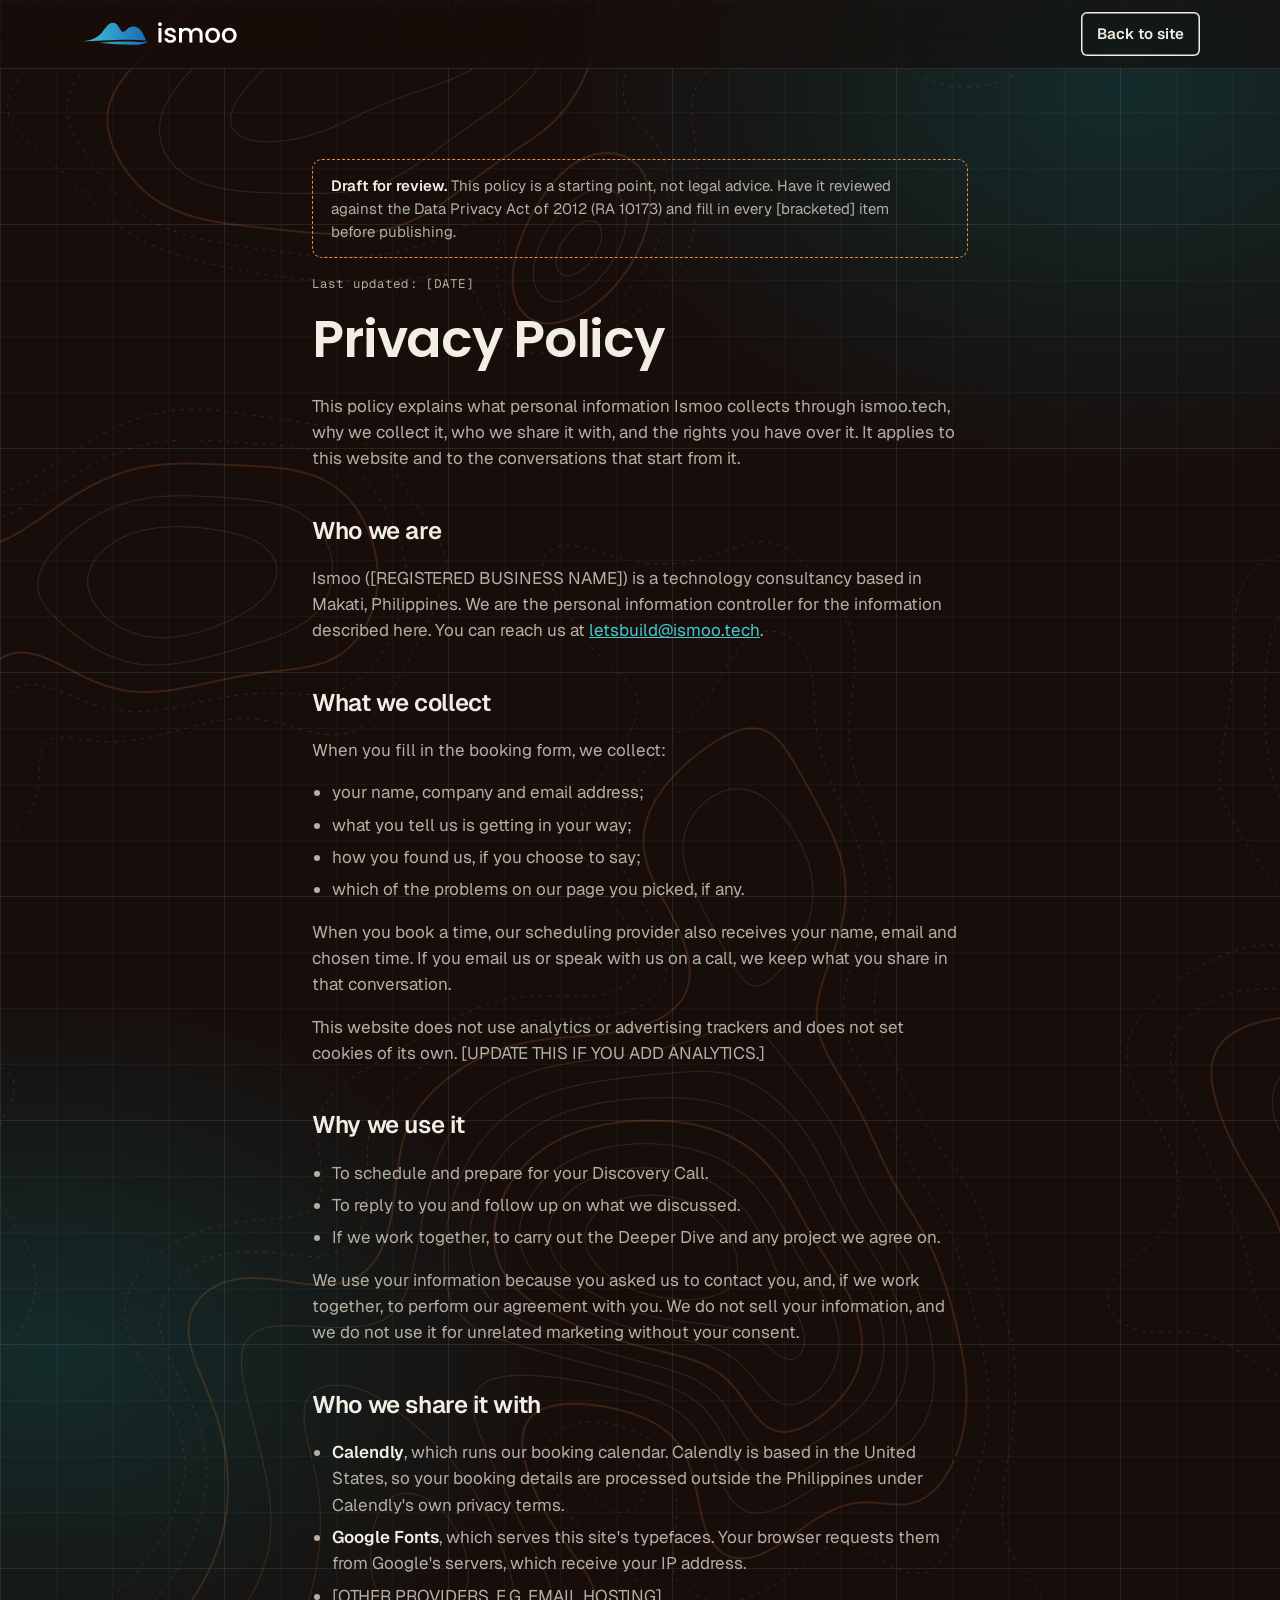
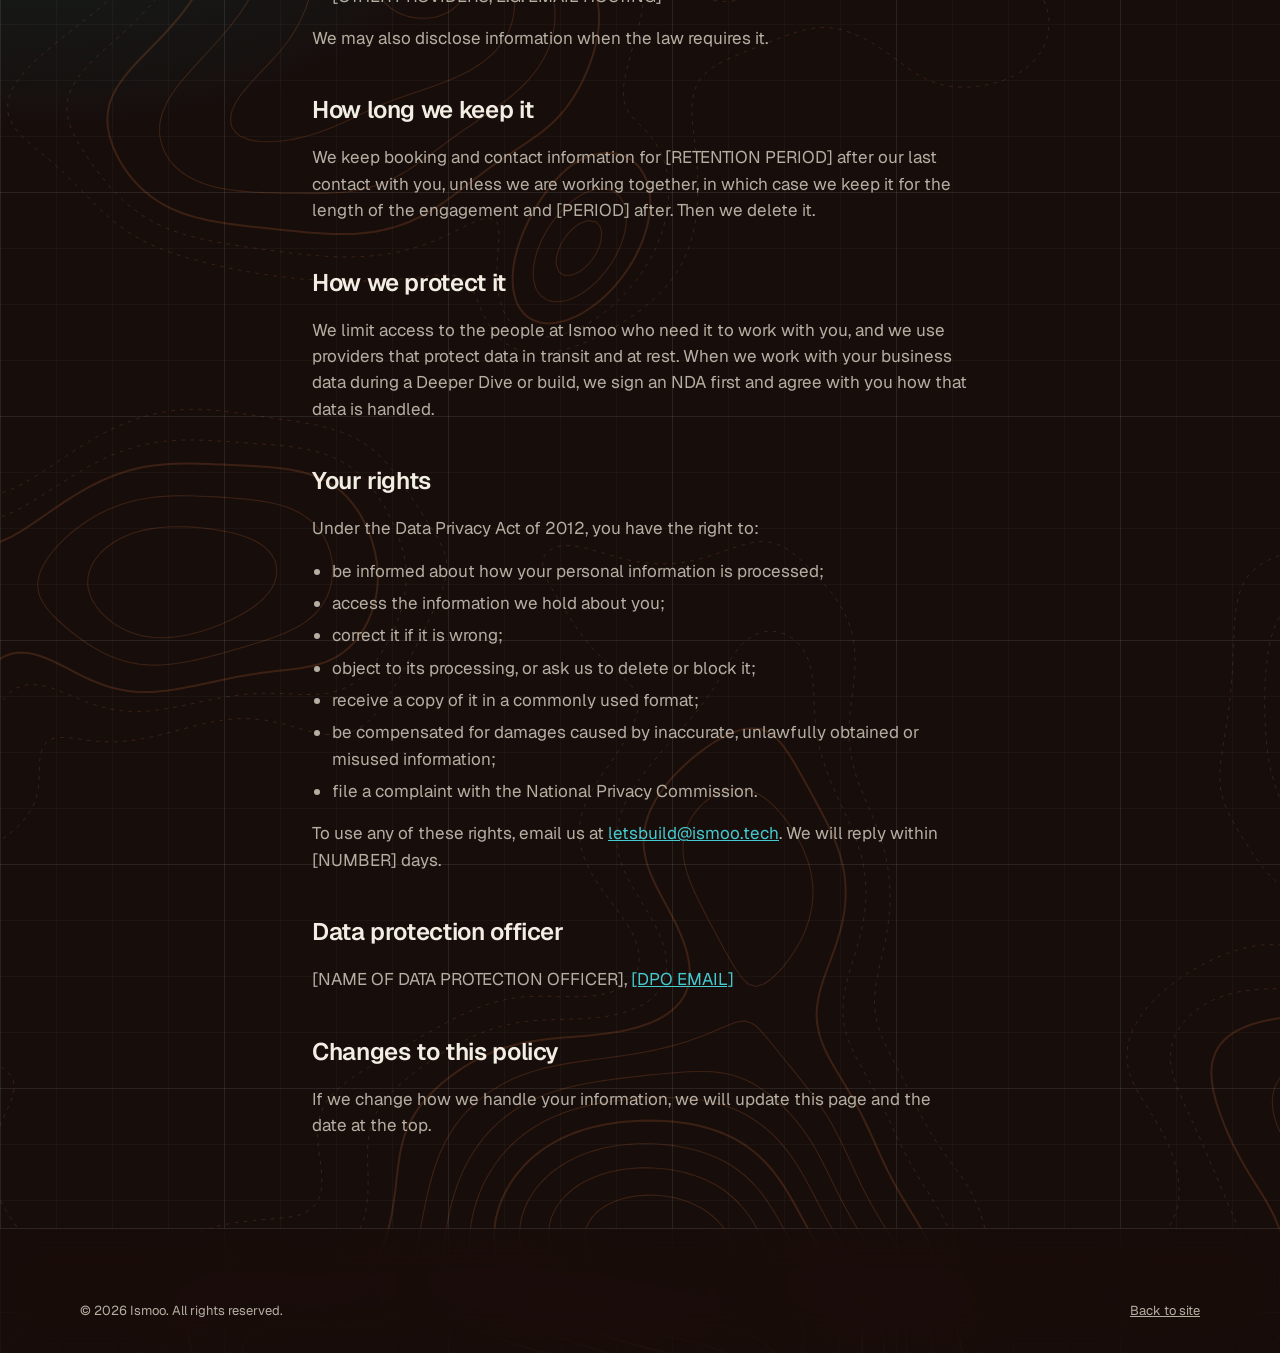
==== commit cfffeb7f: "Leaner copy and calmer visuals Drop the map's blue land fill (contour lines and grid stay), replace " ====
--- a/privacy.html
+++ b/privacy.html
@@ -19,7 +19,7 @@
 </head>
 <body>
 <div class="ism t-dark">
-<div class="topo" aria-hidden="true"><div class="topo-land"></div><div class="topo-lines"></div></div>
+<div class="topo" aria-hidden="true"><div class="topo-lines"></div></div>
 
 <header class="hdr">
 <div class="wrap" style="display: flex; align-items: center; justify-content: space-between; gap: 16px; height: 68px">
--- a/styles.css
+++ b/styles.css
@@ -63,21 +63,10 @@
 /* Hero sits on a solid black band. */
 /* Fades into the page instead of ending on a hard edge (no "false bottom"). */
 .hero{background:linear-gradient(to bottom,#000 calc(100% - 160px),transparent)}
-.hero .b-joint{fill:#000}
 .ph{grid-area:1/1;opacity:0;transform:translateY(.22em);transition:opacity .5s ease,transform .5s cubic-bezier(.2,.7,.2,1)}
 .ph.on{opacity:1;transform:none}
 .h2{font-family:'Poppins',ui-sans-serif,system-ui,sans-serif;font-size:clamp(30px,4.1vw,52px);line-height:1.12;letter-spacing:-.022em;font-weight:600}
 
-.bridge{display:flex;align-items:flex-end}
-.ledge{height:6px;background:var(--brand);flex:1 1 0}
-.ledge.l{flex-grow:5}
-.ledge.r{flex-grow:3}
-.bridge svg{flex:none;display:block}
-.b-arc{fill:none;stroke:var(--accent);stroke-width:2.5;stroke-linecap:round}
-.b-gap{stroke:var(--ink-2);stroke-width:1.5;stroke-dasharray:2 6;stroke-linecap:round}
-.b-joint{fill:var(--bg);stroke:var(--accent);stroke-width:2}
-.hero .b-arc{stroke-dasharray:1;stroke-dashoffset:1;animation:draw 1.8s .5s cubic-bezier(.6,0,.2,1) forwards}
-@keyframes draw{to{stroke-dashoffset:0}}
 
 .doors{display:flex;flex-direction:column;gap:20px}
 .door{background:var(--surface);border:1px solid var(--line);border-radius:6px;padding:clamp(24px,3.4vw,44px);display:grid;grid-template-columns:minmax(0,1fr) minmax(0,1fr);gap:24px clamp(32px,5vw,72px);align-items:start}
@@ -88,6 +77,10 @@
 .door .body{color:var(--ink-2);max-width:40rem}
 .door .cta{padding-top:4px}
 @media (max-width: 760px){.door{grid-template-columns:minmax(0,1fr)}.door-problem{color:var(--ink-2)}}
+
+/* Divider: a plain accent line (hero foot, above the booking heading). */
+.rule{height:2px;background:var(--accent);border-radius:2px}
+.rule-short{width:64px;margin-bottom:8px}
 
 .split{display:grid;grid-template-columns:repeat(auto-fit,minmax(min(420px,100%),1fr));gap:clamp(28px,5vw,80px);align-items:start}
 .hl mark{background:var(--accent-soft);color:var(--ink);padding:.06em .18em;-webkit-box-decoration-break:clone;box-decoration-break:clone;border-radius:2px}
@@ -113,12 +106,8 @@
   .node{top:26px;left:-40px}
 }
 
-.needs{border:1px dashed var(--field);border-radius:6px;padding:clamp(20px,3vw,28px);display:grid;grid-template-columns:auto minmax(0,1fr);gap:16px 20px;align-items:start}
 
 .band{background:var(--band);color:var(--on-band)}
-.band .ledge{background:var(--on-band)}
-.band .b-joint{fill:var(--band)}
-.band .b-solid{stroke:var(--on-band);stroke-width:2}
 .lead p{color:var(--on-band-2)}
 .lead p strong{color:var(--on-band);font-weight:600}
 .form-card{background:var(--surface);color:var(--ink);border-radius:8px;padding:clamp(22px,3vw,36px);display:flex;flex-direction:column;gap:18px}
@@ -145,7 +134,7 @@
 .ism{
   --glow:color-mix(in oklab,var(--accent) 16%,transparent);
   --grid:rgba(229,92,12,.06);--grid-major:rgba(229,92,12,.11);
-  --land:color-mix(in oklab,var(--accent) 9%,transparent);--contour:rgba(229,92,12,.26);
+  --contour:rgba(229,92,12,.26);
   --glass:rgba(251,249,244,.56);
   --glass-strong:rgba(251,249,244,.86);
   --glass-edge:rgba(255,255,255,.8);
@@ -161,18 +150,17 @@
   background-size:auto,auto,224px 224px,224px 224px,56px 56px,56px 56px;
   position:relative;isolation:isolate;
 }
-/* Topographic layer: island fills + contour lines, tinted by theme */
+/* Topographic layer: contour lines only, tinted by theme */
 .topo{position:absolute;inset:0;z-index:0;pointer-events:none;overflow:hidden}
 .topo>div{position:absolute;inset:0;
   -webkit-mask-size:1600px 1600px;mask-size:1600px 1600px;
   -webkit-mask-repeat:repeat;mask-repeat:repeat;
   -webkit-mask-position:-220px -140px;mask-position:-220px -140px}
-.topo-land{background:var(--land);-webkit-mask-image:url(assets/topo-land.svg);mask-image:url(assets/topo-land.svg)}
 .topo-lines{background:var(--contour);-webkit-mask-image:url(assets/topo-lines.svg);mask-image:url(assets/topo-lines.svg)}
 .ism.t-dark{
   --glow:color-mix(in oklab,var(--accent) 17%,transparent);
   --grid:rgba(255,255,255,.03);--grid-major:rgba(255,255,255,.06);
-  --land:color-mix(in oklab,var(--accent) 6%,transparent);--contour:rgba(242,133,63,.17);
+  --contour:rgba(242,133,63,.17);
   --glass:rgba(40,38,34,.5);
   --glass-strong:rgba(30,28,25,.84);
   --glass-edge:rgba(255,255,255,.1);
@@ -183,7 +171,7 @@
   .ism.t-auto{
     --glow:color-mix(in oklab,var(--accent) 17%,transparent);
     --grid:rgba(255,255,255,.03);--grid-major:rgba(255,255,255,.06);
-  --land:color-mix(in oklab,var(--accent) 6%,transparent);--contour:rgba(242,133,63,.17);
+  --contour:rgba(242,133,63,.17);
     --glass:rgba(40,38,34,.5);
     --glass-strong:rgba(30,28,25,.84);
     --glass-edge:rgba(255,255,255,.1);
@@ -191,7 +179,7 @@
     --glass-shadow:rgba(0,0,0,.5);
   }
 }
-.glass,.door,.step-card,.needs,.form-card{
+.glass,.door,.step-card,.form-card{
   background:var(--glass);
   -webkit-backdrop-filter:blur(22px) saturate(1.5);backdrop-filter:blur(22px) saturate(1.5);
   border:1px solid var(--glass-edge);
@@ -249,15 +237,6 @@
 }
 .ism .door a.btn-ghost:hover{background:var(--ink);color:var(--bg)}
 
-/* Problem lead-in: last line pulls the eye down to the doors */
-.ism a.problem-next{display:inline-flex;flex-direction:column;align-items:flex-start;gap:18px;margin-top:clamp(20px,3vw,36px);
-  text-decoration:none;color:var(--accent-text);font-size:clamp(24px,2.8vw,36px);font-weight:600;letter-spacing:-.025em;line-height:1.2}
-.ism a.problem-next:hover{color:var(--ink)}
-.drop{margin-left:4px;animation:nudge 2.4s ease-in-out infinite}
-.drop path{fill:none;stroke:var(--brand);stroke-width:2;stroke-linecap:round;stroke-linejoin:round}
-.drop path:first-child{stroke-dasharray:3 6}
-@keyframes nudge{0%,100%{transform:translateY(0)}50%{transform:translateY(6px)}}
-@media (prefers-reduced-motion: reduce){.drop{animation:none}}
 
 .door-tag{display:flex;align-items:center;gap:16px}
 /* Door icons: line art only */
@@ -278,14 +257,13 @@
 .ic-spark{fill:var(--accent-text)}
 
 @media (prefers-reduced-transparency: reduce){
-  .glass,.door,.step-card,.needs,.form-card,.hdr{background:var(--surface);-webkit-backdrop-filter:none;backdrop-filter:none}
+  .glass,.door,.step-card,.form-card,.hdr{background:var(--surface);-webkit-backdrop-filter:none;backdrop-filter:none}
   .ism .door a.btn-ghost{background:var(--surface);-webkit-backdrop-filter:none;backdrop-filter:none}
 }
 @media (prefers-reduced-motion: reduce){.door{transition:none}.door:hover{transform:none}}
 
 @media (prefers-reduced-motion: reduce){
   .ph,.btn,.btn svg,.faq .plus{transition:none}
-  .hero .b-arc{animation:none;stroke-dashoffset:0}
 }
 
 /* Header menu */
@@ -384,7 +362,7 @@
 .draft-note{border:1px dashed var(--brand);border-radius:10px;padding:14px 18px;font-size:15px}
 /* Door offering tag above each quote; offerings lines in the approach card. */
 .door-head{display:flex;flex-direction:column;gap:12px}
-.door-offer{color:var(--ink-2)}
+.door-offer{color:var(--ink-2);text-transform:uppercase;letter-spacing:.08em}
 /* Our Approach: intro, "What we build" glass card, closing line. */
 .approach{display:flex;flex-direction:column;gap:clamp(36px,5vw,56px)}
 .approach-head{display:grid;grid-template-columns:minmax(0,1.25fr) minmax(0,1fr);gap:24px clamp(32px,6vw,96px);align-items:end}
@@ -407,7 +385,7 @@
 .offer-includes ul{list-style:none;margin:0;padding:0;display:flex;flex-wrap:wrap;gap:10px 24px}
 .offer-includes li{display:flex;align-items:center;gap:8px;font-size:15px;font-weight:500;color:var(--ink)}
 .offer-includes svg{flex:none;color:var(--accent-text)}
-.approach-close{align-self:center;text-align:center;font-size:clamp(20px,2.2vw,28px);font-weight:600;letter-spacing:-.02em;line-height:1.35;max-width:36ch;text-wrap:balance}
+.approach-close{align-self:flex-start;text-align:left;font-size:clamp(20px,2.2vw,28px);font-weight:600;letter-spacing:-.02em;line-height:1.35}
 .approach-close span{color:var(--accent-text)}
 @media (max-width: 900px){
   .approach-head{grid-template-columns:minmax(0,1fr);align-items:start}
@@ -454,7 +432,49 @@
     transition:opacity .3s ease,visibility .3s,transform .3s ease}
   .ism a.scroll-cue,.ism a.scroll-cue:hover{color:var(--ink)}
   .scroll-cue.is-gone{opacity:0;visibility:hidden;transform:translateY(8px)}
-  /* Keep the bridge and caption clear of the floating cue on first load. */
+  /* Keep the line and caption clear of the floating cue on first load. */
   .hero .hero-base{margin-top:clamp(96px,16vh,150px) !important}
 }
 @media (max-width: 899px) and (prefers-reduced-transparency: reduce){.scroll-cue{background:var(--surface);-webkit-backdrop-filter:none;backdrop-filter:none}}
+/* Booking: slot picker, spam trap, confirmation. */
+.form-card[hidden]{display:none}
+.slot-picker{border:0;margin:0;padding:0;min-width:0}
+.slot-picker legend{padding:0;margin-bottom:10px;font-size:15px;font-weight:550;display:flex;flex-wrap:wrap;align-items:baseline;gap:4px 10px}
+.slot-tz{color:var(--ink-2);font-weight:400;font-size:12px}
+.slot-days{display:flex;gap:8px;overflow-x:auto;padding:2px 2px 6px;scrollbar-width:thin;scroll-snap-type:x proximity}
+.slot-days:empty,.slot-times:empty{display:none}
+.slot-day{flex:none;scroll-snap-align:start;display:flex;flex-direction:column;align-items:center;gap:2px;min-width:64px;min-height:56px;padding:8px 10px;
+  border-radius:10px;border:1px solid var(--field);background:var(--bg);color:var(--ink);font:inherit;cursor:pointer;transition:border-color .15s,background .15s}
+.slot-day span{font-size:12px;color:var(--ink-2);text-transform:uppercase;letter-spacing:.06em}
+.slot-day strong{font-size:16px;font-weight:600}
+.slot-day:hover{border-color:var(--ink-2)}
+.slot-day[aria-pressed="true"]{border-color:var(--accent);background:color-mix(in oklab,var(--accent) 16%,var(--bg))}
+.slot-times{display:grid;grid-template-columns:repeat(auto-fill,minmax(96px,1fr));gap:8px;margin-top:8px}
+.slot-time{position:relative}
+.slot-time input{position:absolute;opacity:0;inset:0;margin:0;cursor:pointer}
+.slot-time span{display:flex;align-items:center;justify-content:center;min-height:44px;border-radius:8px;border:1px solid var(--field);background:var(--bg);font-size:15px;font-weight:500;transition:border-color .15s,background .15s}
+.slot-time input:hover+span{border-color:var(--ink-2)}
+.slot-time input:checked+span{border-color:var(--accent);background:var(--accent);color:var(--on-accent);font-weight:600}
+.slot-time input:focus-visible+span{outline:2px solid var(--focus);outline-offset:2px}
+.slot-status{font-size:14px;color:var(--ink-2);margin-top:8px}
+.slot-status:empty{display:none}
+.slot-picker.is-invalid .slot-times,.slot-picker.is-invalid .slot-days{border-radius:10px;box-shadow:0 0 0 3px color-mix(in oklab,var(--brand) 28%,transparent),0 0 18px -2px color-mix(in oklab,var(--brand) 45%,transparent)}
+.slot-picker.is-invalid .slot-status{color:var(--brand)}
+.hp{position:absolute;left:-9999px;width:1px;height:1px;overflow:hidden}
+.btn[disabled]{opacity:.6;cursor:progress}
+.book-done{align-items:flex-start;gap:12px}
+.ism .book-done:focus{outline:none}
+.book-done .done-icon{display:grid;place-items:center;width:52px;height:52px;border-radius:50%;background:var(--accent);color:var(--on-accent)}
+.book-done h3{font-size:clamp(24px,2.4vw,30px);font-weight:600;letter-spacing:-.02em}
+.book-done .done-when{font-size:18px;font-weight:600;color:var(--accent-text)}
+.book-done p{color:var(--ink-2)}
+.book-done strong{color:var(--ink)}
+.book-done .form-note{text-align:left}
+/* Problem section label: caps, in the same ember red as "not to". */
+.eyebrow-ember{color:var(--ember);text-transform:uppercase;letter-spacing:.08em}
+/* After the doors: a way in for visitors who don't see themselves in one. */
+.doors-more{display:flex;flex-direction:column;align-items:flex-start;gap:12px;padding:4px 4px 0}
+.doors-more p:not(.mono){font-size:clamp(22px,2.4vw,30px);font-weight:600;letter-spacing:-.02em;line-height:1.25}
+.doors-more strong{font-weight:inherit}
+.doors-more span{color:var(--accent-text)}
+.doors-more-label{color:var(--ink-2);text-transform:uppercase;letter-spacing:.08em}
